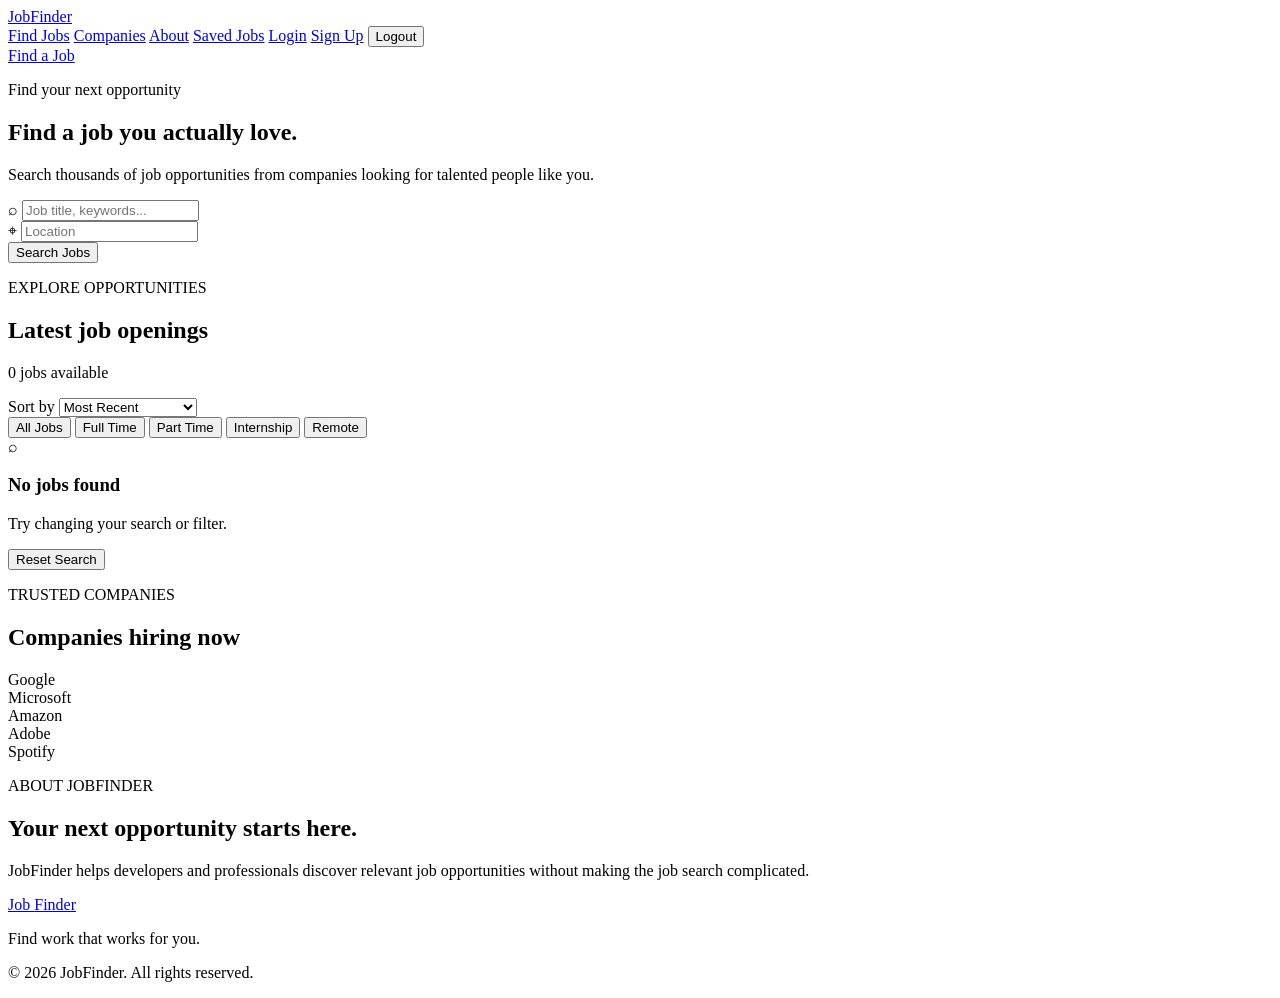
==== index.html @ 234f937f "create basic structure of website" ====
<!DOCTYPE html>
<html lang="en">

<head>
  <meta charset="UTF-8">
  <meta name="viewport" content="width=device-width, initial-scale=1.0">

  <title>JobFinder - Find Your Next Job</title>

  <link rel="stylesheet" href="./css/style.css">
  <link rel="stylesheet" href="./css/responsive.css">
</head>

<body>

  <header class="navbar">

    <div class="container nav-container">

      <a href="index.html" class="logo">
        Job<span>Finder</span>
      </a>


      <nav class="nav-links">

        <a href="index.html" class="active-link">Find Jobs</a>
         <a href="#companies">Companies</a>
        <a href="#about">About</a>

        <a href="saved.html">Saved Jobs</a>

        <span id="userName" class="user-name"></span>

        <a href="login.html" id="loginLink">Login</a>

        <a href="signup.html" id="signupLink">Sign Up</a>
        <button id="logoutBtn" class="logout-btn">Logout</button>

      </nav>


      <a href="#jobs" class="post-job-btn">Find a Job</a>

    </div>

  </header>


  <main>


    <!--hero section-->

    <section class="hero">

      <div class="container hero-content">

        <div class="hero-text">

          <p class="hero-tag"> Find your next opportunity </p>


          <h1>Find a job you
            <span>actually love.</span>
          </h1>


          <p class="hero-description">
            Search thousands of job opportunities from companies
            looking for talented people like you.
          </p>

        </div>


        <div class="search-box">


          <!-- Job Search -->

          <div class="search-field">
            <span class="search-icon">
              ⌕
            </span>

            <input type="text" id="searchInput" placeholder="Job title, keywords...">

          </div>


          <!-- Location Search -->

          <div class="search-field">

            <span class="location-icon">
              ⌖
            </span>
            <input type="text" id="locationInput" placeholder="Location">

          </div>

          <button id="searchBtn" class="search-btn">

            Search Jobs

          </button>

        </div>

      </div>

    </section>


    <section id="jobs" class="jobs-section">

      <div class="container">


        <div class="section-header">

          <div>

            <p class="section-label">
              EXPLORE OPPORTUNITIES
            </p>


            <h2>Latest job openings</h2>


            <p class="job-count">

              <span id="jobCount">0</span>
                jobs available
            </p>

          </div>


          <!-- Sort -->

          <div class="sort-box">

            <label for="sortJobs">
              Sort by
            </label>


            <select id="sortJobs">

              <option value="recent">
                Most Recent
              </option>

              <option value="salary-high">
                Salary: High to Low
              </option>

              <option value="salary-low">
                Salary: Low to High
              </option>

            </select>

          </div>

        </div>


        <div class="filters">

          <button class="filter-btn active" data-filter="all">All Jobs</button>
          <button class="filter-btn" data-filter="full-time">Full Time</button>
          <button class="filter-btn" data-filter="part-time"> Part Time</button>
          <button class="filter-btn" data-filter="internship">Internship</button>
          <button class="filter-btn" data-filter="remote">Remote</button>

        </div>


        <!-- job cards-->

        <div id="jobsContainer" class="jobs-container">

          <!-- Job cards will be created by JavaScript -->

        </div>


        <div id="noJobs" class="no-jobs hidden">

          <div class="no-jobs-icon">
            ⌕
          </div>


          <h3>No jobs found</h3>
          <p>Try changing your search or filter.</p>

          <button id="resetSearch" class="reset-btn">Reset Search</button>

        </div>

      </div>

    </section>


    <section id="companies" class="companies-section">

      <div class="container">

        <p class="section-label"> TRUSTED COMPANIES</p>

        <h2> Companies hiring now </h2>


        <div class="companies-list">

          <div class="company-name">
            Google
          </div>

          <div class="company-name">
            Microsoft
          </div>

          <div class="company-name">
            Amazon
          </div>

          <div class="company-name">
            Adobe
          </div>

          <div class="company-name">
            Spotify
          </div>

        </div>

      </div>

    </section>


    <!--about section-->

    <section id="about" class="about-section">

      <div class="container about-content">


        <div>

          <p class="section-label">
            ABOUT JOBFINDER
          </p>


          <h2>
            Your next opportunity
            starts here.
          </h2>

        </div>


        <p>
          JobFinder helps developers and professionals discover
          relevant job opportunities without making the job search
          complicated.
        </p>

      </div>

    </section>

  </main>


  <!-- footer-->

  <footer class="footer">

    <div class="container footer-content">

      <div>

        <a href="index.html" class="logo"> Job <span>Finder</span> </a>

        <p> Find work that works for you.</p>

      </div>


      <p class="copyright">
        © 2026 JobFinder. All rights reserved.
      </p>

    </div>

  </footer>


  <script src="./js/data.js"></script>
  <script src="./js/app.js"></script>


</body>

</html>
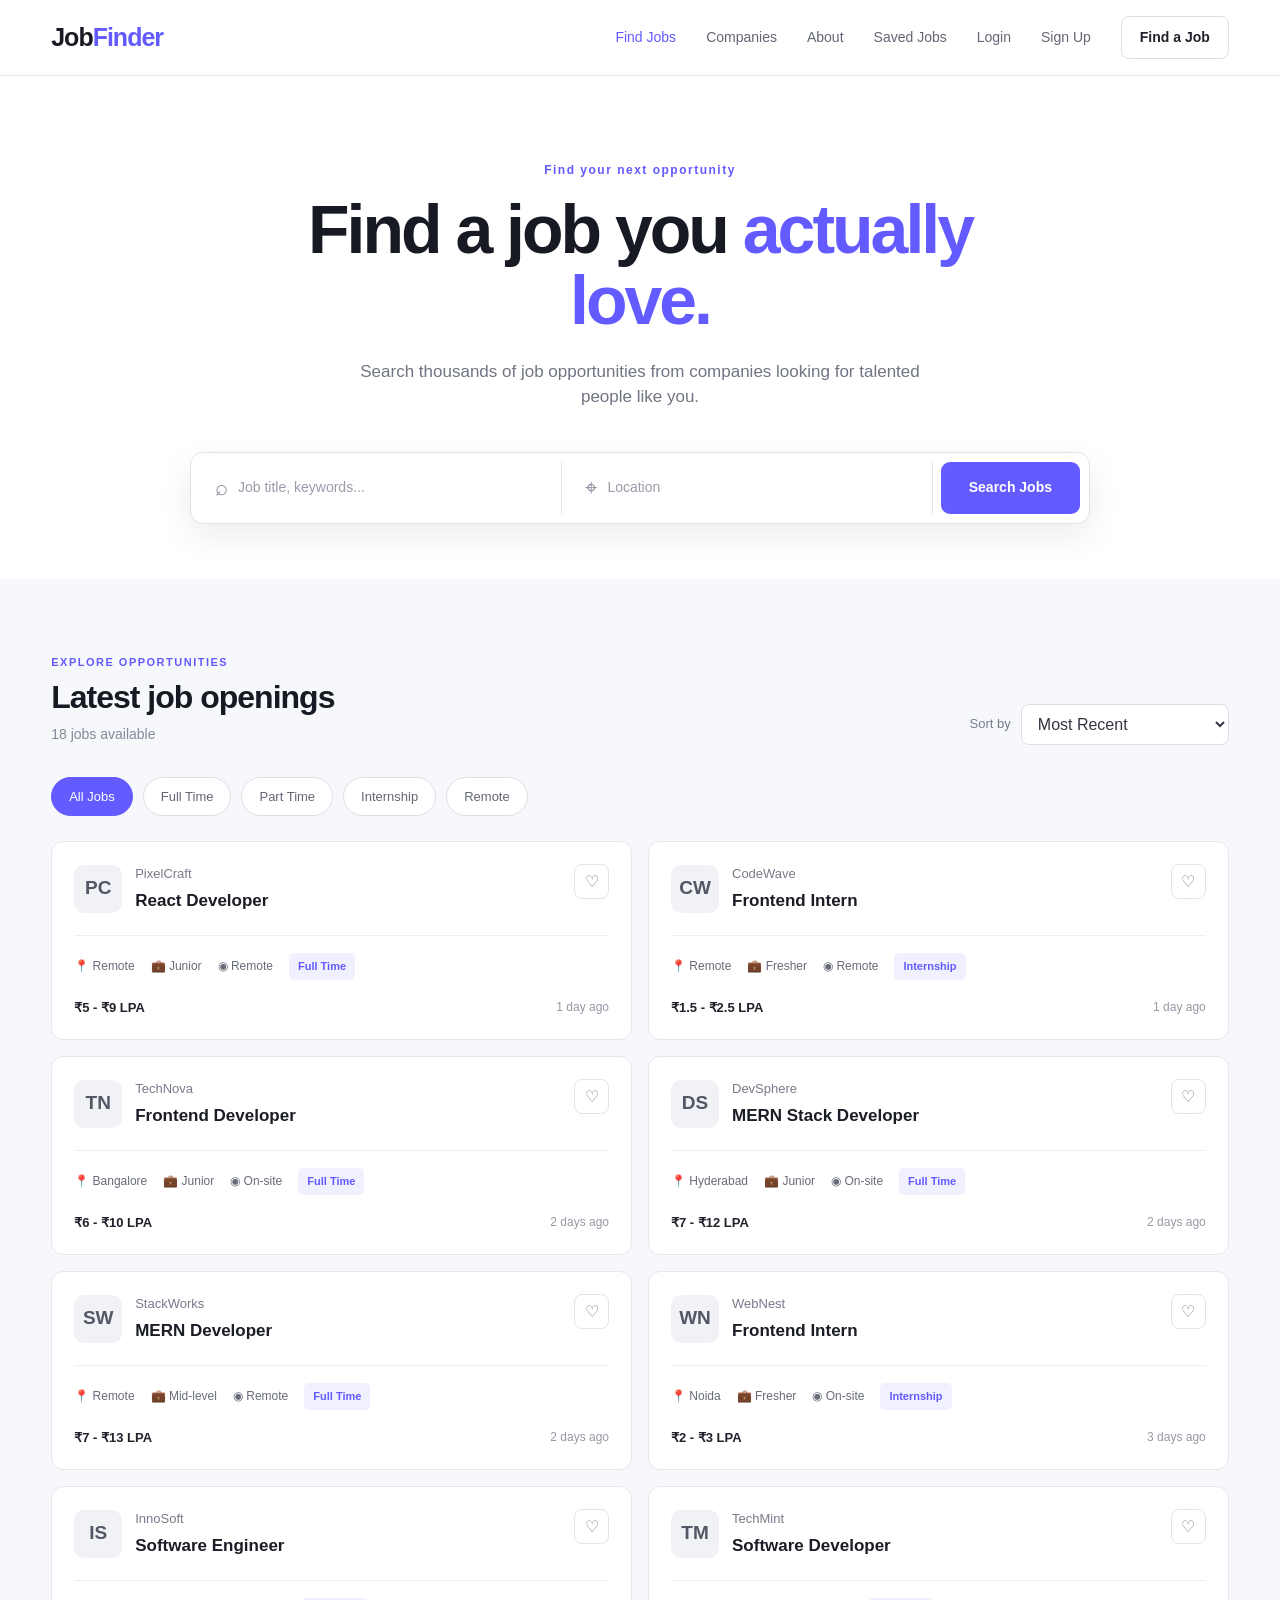
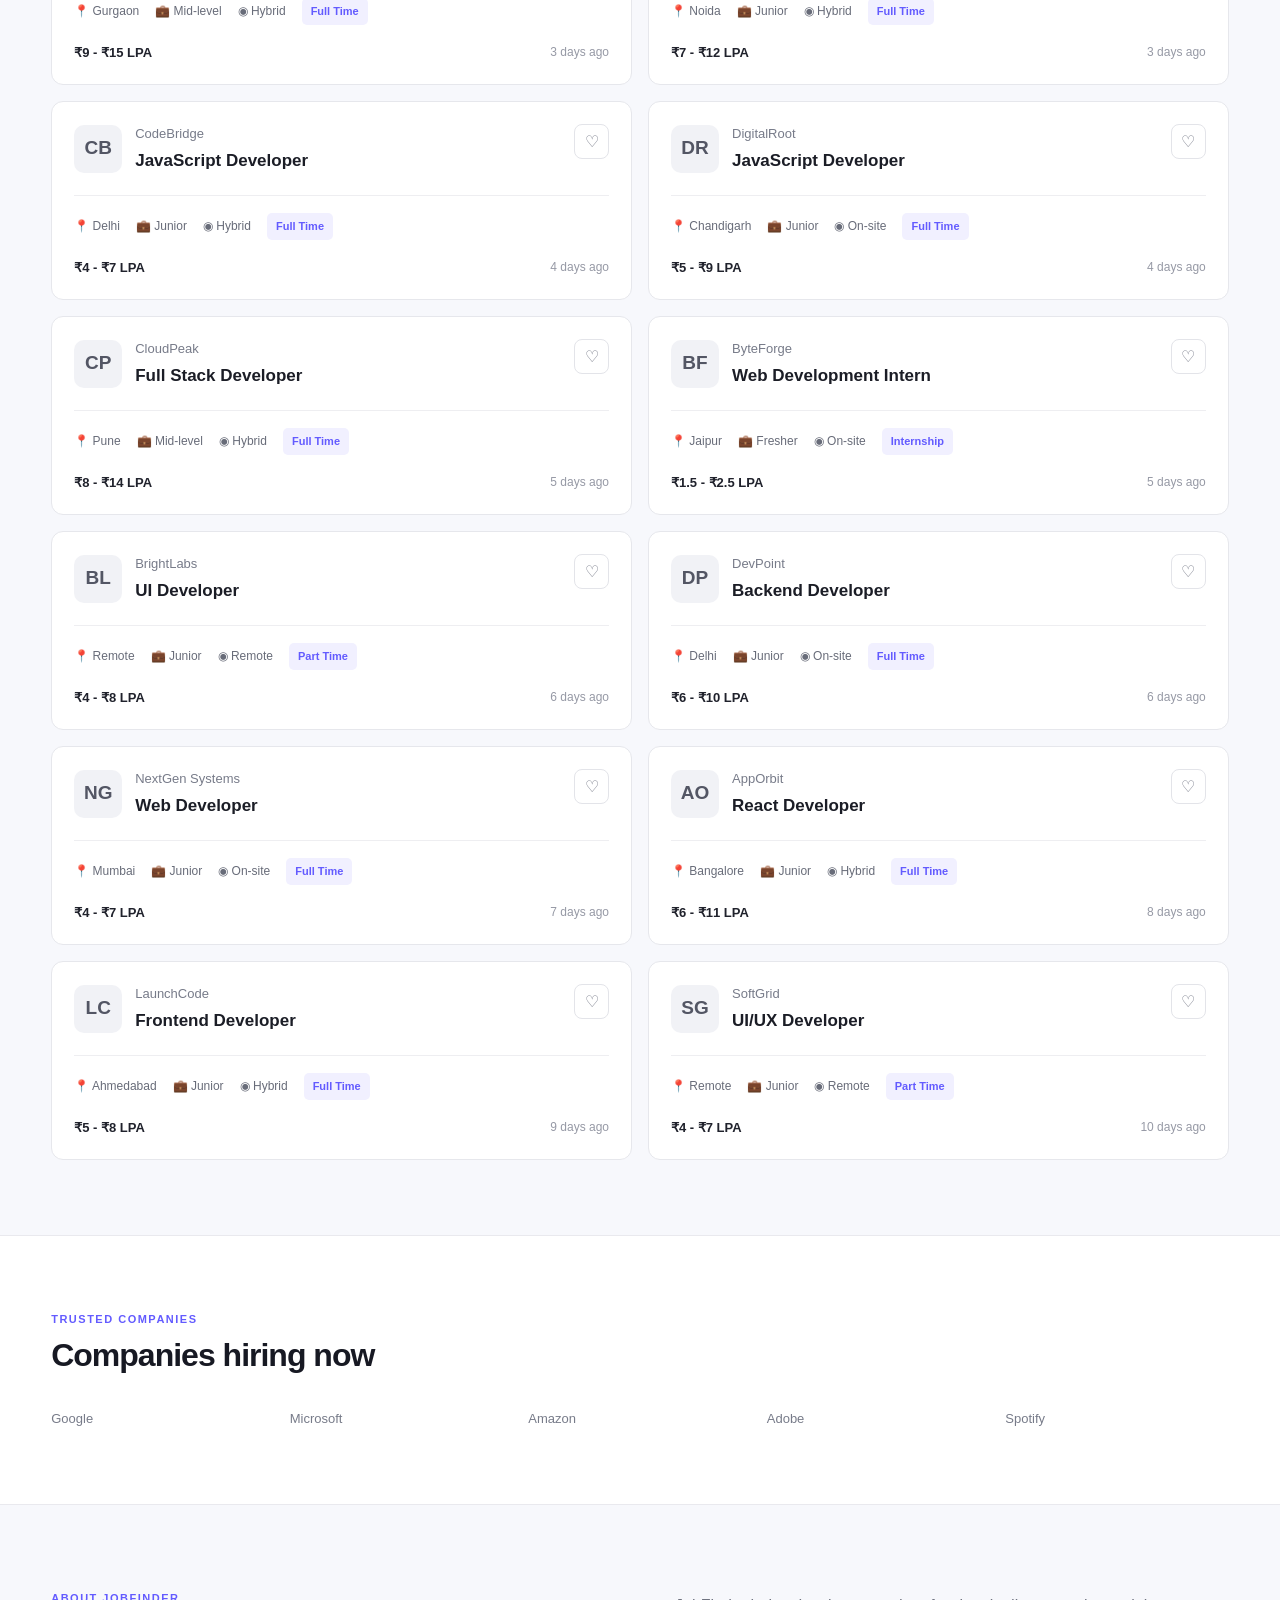
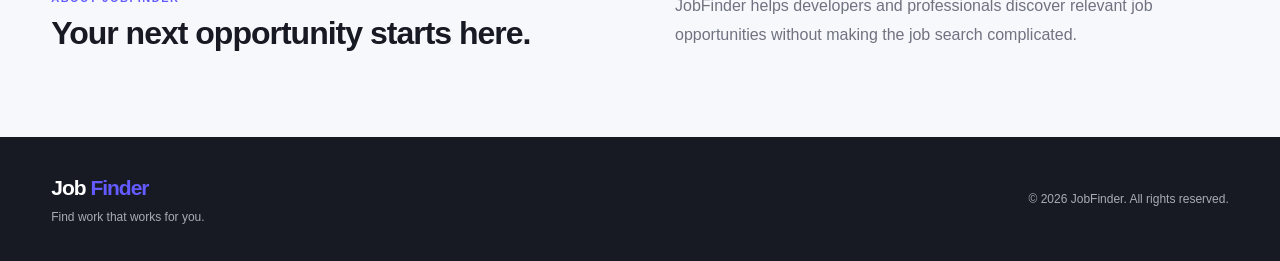
==== commit ba3d97dc: "complete js" ====
--- a/index.html
+++ b/index.html
@@ -25,7 +25,7 @@
       <nav class="nav-links">
 
         <a href="index.html" class="active-link">Find Jobs</a>
-         <a href="#companies">Companies</a>
+        <a href="#companies">Companies</a>
         <a href="#about">About</a>
 
         <a href="saved.html">Saved Jobs</a>
@@ -133,7 +133,7 @@
             <p class="job-count">
 
               <span id="jobCount">0</span>
-                jobs available
+              jobs available
             </p>
 
           </div>
--- a/css/style.css
+++ b/css/style.css
@@ -0,0 +1,698 @@
+
+* {
+    margin: 0;
+    padding: 0;
+    box-sizing: border-box;
+}
+
+html {
+    scroll-behavior: smooth;
+}
+
+body {
+    font-family: Arial, Helvetica, sans-serif;
+    background: #f7f8fc;
+    color: #171923;
+    line-height: 1.5;
+}
+
+a {
+    text-decoration: none;
+    color: inherit;
+}
+
+button,
+input,
+select {
+    font: inherit;
+}
+
+button {
+    cursor: pointer;
+}
+
+.container {
+    width: min(1180px, 92%);
+    margin: 0 auto;
+}
+
+.navbar {
+    height: 76px;
+    background: #ffffff;
+    border-bottom: 1px solid #e8e9ee;
+    display: flex;
+    align-items: center;
+}
+
+.nav-container {
+    display: flex;
+    align-items: center;
+    justify-content: space-between;
+    gap: 30px;
+}
+
+.logo {
+    font-size: 25px;
+    font-weight: 800;
+    letter-spacing: -1px;
+}
+
+.logo span {
+    color: #635bff;
+}
+
+.nav-links {
+    display: flex;
+    align-items: center;
+    gap: 30px;
+    margin-left: auto;
+}
+
+.nav-links a {
+    color: #626675;
+    font-size: 14px;
+    font-weight: 500;
+    transition: color 0.2s ease;
+}
+
+.nav-links a:hover,
+.nav-links a.active {
+    color: #635bff;
+}
+
+.post-job-btn {
+    border: 1px solid #dedfe6;
+    background: #ffffff;
+    color: #20222c;
+    padding: 10px 18px;
+    border-radius: 8px;
+    font-size: 14px;
+    font-weight: 600;
+    transition: 0.2s ease;
+}
+
+.post-job-btn:hover {
+    border-color: #635bff;
+    color: #635bff;
+}
+
+.hero {
+    background: #ffffff;
+    padding: 85px 0 55px;
+}
+
+.hero-content {
+    display: flex;
+    flex-direction: column;
+    align-items: center;
+    text-align: center;
+}
+.hero-text {
+    max-width: 720px;
+}
+
+.hero-tag {
+    color: #635bff;
+    font-size: 12px;
+    font-weight: 700;
+    letter-spacing: 1.5px;
+    margin-bottom: 15px;
+}
+
+.hero h1 {
+    font-size: clamp(42px, 6vw, 68px);
+    line-height: 1.05;
+    letter-spacing: -3px;
+    font-weight: 800;
+}
+
+.hero h1 span {
+    color: #635bff;
+}
+
+.hero-description {
+    max-width: 590px;
+    margin: 22px auto 0;
+    color: #707483;
+    font-size: 17px;
+}
+
+.search-box {
+    width: 100%;
+    max-width: 900px;
+    margin-top: 42px;
+    padding: 9px;
+    background: #ffffff;
+    border: 1px solid #e2e3e9;
+    border-radius: 13px;
+    box-shadow: 0 12px 35px rgba(28, 31, 48, 0.08);
+
+    display: flex;
+    align-items: center;
+    gap: 8px;
+}
+
+.search-field {
+    flex: 1;
+    height: 52px;
+    display: flex;
+    align-items: center;
+    gap: 10px;
+    padding: 0 15px;
+    border-right: 1px solid #e5e6eb;
+}
+
+.search-field span {
+    color: #858998;
+    font-size: 22px;
+}
+
+.search-field input {
+    width: 100%;
+    border: none;
+    outline: none;
+    background: transparent;
+    color: #20222c;
+    font-size: 14px;
+}
+
+.search-field input::placeholder {
+    color: #999da9;
+}
+
+.search-btn {
+    height: 52px;
+    padding: 0 28px;
+    border: none;
+    border-radius: 9px;
+    background: #635bff;
+    color: #ffffff;
+    font-size: 14px;
+    font-weight: 600;
+    transition: 0.2s ease;
+}
+
+.search-btn:hover {
+    background: #5148e8;
+    transform: translateY(-1px);
+}
+
+.jobs-section {
+    padding: 75px 0;
+}
+
+.section-header {
+    display: flex;
+    align-items: flex-end;
+    justify-content: space-between;
+    gap: 30px;
+}
+
+.section-label {
+    color: #635bff;
+    font-size: 11px;
+    font-weight: 700;
+    letter-spacing: 1.5px;
+    margin-bottom: 8px;
+}
+
+.section-header h2,
+.companies-section h2,
+.about-section h2 {
+    font-size: 32px;
+    line-height: 1.2;
+    letter-spacing: -1px;
+}
+
+.job-count {
+    color: #858998;
+    font-size: 14px;
+    margin-top: 7px;
+}
+
+
+.sort-box {
+    display: flex;
+    align-items: center;
+    gap: 10px;
+}
+
+.sort-box label {
+    color: #777b89;
+    font-size: 13px;
+}
+
+.sort-box select {
+    padding: 10px 35px 10px 12px;
+    border: 1px solid #dedfe6;
+    border-radius: 8px;
+    background: #ffffff;
+    color: #343743;
+    outline: none;
+}
+
+
+.filters {
+    display: flex;
+    align-items: center;
+    gap: 10px;
+    margin: 32px 0 25px;
+    flex-wrap: wrap;
+}
+
+.filter-btn {
+    padding: 9px 17px;
+    border: 1px solid #dedfe6;
+    border-radius: 20px;
+    background: #ffffff;
+    color: #626675;
+    font-size: 13px;
+    transition: 0.2s ease;
+}
+
+.filter-btn:hover {
+    border-color: #635bff;
+    color: #635bff;
+}
+
+.filter-btn.active {
+    background: #635bff;
+    border-color: #635bff;
+    color: #ffffff;
+}
+
+
+/* job cards */
+
+.jobs-container {
+    display: grid;
+    grid-template-columns: repeat(2, 1fr);
+    gap: 16px;
+}
+
+.job-card {
+    background: #ffffff;
+    border: 1px solid #e6e7ec;
+    border-radius: 12px;
+    padding: 22px;
+    transition:
+        transform 0.2s ease,
+        box-shadow 0.2s ease,
+        border-color 0.2s ease;
+}
+
+.job-card:hover {
+    transform: translateY(-3px);
+    border-color: #d7d5ff;
+    box-shadow: 0 12px 30px rgba(31, 34, 53, 0.08);
+}
+
+.job-card-top {
+    display: flex;
+    align-items: flex-start;
+    justify-content: space-between;
+    gap: 15px;
+}
+
+.company-info {
+    display: flex;
+    align-items: center;
+    gap: 13px;
+}
+
+.company-logo {
+    width: 48px;
+    height: 48px;
+    border-radius: 10px;
+    background: #f1f2f6;
+    display: flex;
+    align-items: center;
+    justify-content: center;
+    font-size: 19px;
+    font-weight: 700;
+    color: #535664;
+}
+
+.company-name {
+    color: #777b89;
+    font-size: 13px;
+}
+
+.job-title {
+    margin-top: 4px;
+    font-size: 17px;
+    font-weight: 700;
+    color: #1b1d26;
+}
+
+.save-job {
+    width: 35px;
+    height: 35px;
+    border: 1px solid #e3e4e9;
+    border-radius: 8px;
+    background: #ffffff;
+    color: #737785;
+    transition: 0.2s ease;
+}
+
+.save-job:hover {
+    border-color: #635bff;
+    color: #635bff;
+}
+
+.save-job.saved {
+    background: #f0efff;
+    color: #635bff;
+    border-color: #d9d6ff;
+}
+
+.job-details {
+    display: flex;
+    align-items: center;
+    gap: 16px;
+    flex-wrap: wrap;
+    margin-top: 22px;
+    padding-top: 17px;
+    border-top: 1px solid #eeeeF1;
+}
+
+.job-detail {
+    color: #686c79;
+    font-size: 12px;
+}
+
+.job-footer {
+    display: flex;
+    align-items: center;
+    justify-content: space-between;
+    gap: 15px;
+    margin-top: 18px;
+}
+
+.salary {
+    color: #20222c;
+    font-size: 13px;
+    font-weight: 700;
+}
+
+.posted-time {
+    color: #9699a5;
+    font-size: 12px;
+}
+
+.job-type {
+    display: inline-block;
+    padding: 5px 9px;
+    border-radius: 5px;
+    background: #f1f0ff;
+    color: #635bff;
+    font-size: 11px;
+    font-weight: 600;
+}
+
+
+.no-jobs {
+    padding: 70px 20px;
+    text-align: center;
+}
+
+.no-jobs-icon {
+    width: 55px;
+    height: 55px;
+    margin: 0 auto 15px;
+    border-radius: 50%;
+    background: #ececf2;
+    color: #777b89;
+    display: flex;
+    align-items: center;
+    justify-content: center;
+    font-size: 25px;
+}
+
+.no-jobs h3 {
+    font-size: 20px;
+    margin-bottom: 6px;
+}
+
+.no-jobs p {
+    color: #777b89;
+    font-size: 14px;
+}
+
+.reset-btn {
+    margin-top: 18px;
+    border: none;
+    border-radius: 8px;
+    padding: 10px 18px;
+    background: #635bff;
+    color: #ffffff;
+    font-size: 13px;
+}
+
+.hidden {
+    display: none;
+}
+
+
+
+.companies-section {
+    padding: 75px 0;
+    background: #ffffff;
+    border-top: 1px solid #e9e9ee;
+    border-bottom: 1px solid #e9e9ee;
+}
+
+.companies-list {
+    display: grid;
+    grid-template-columns: repeat(5, 1fr);
+    gap: 15px;
+    margin-top: 35px;
+}
+
+.job-company-name {
+    min-height: 75px;
+    border: 1px solid #e7e8ed;
+    border-radius: 10px;
+    display: flex;
+    align-items: center;
+    justify-content: center;
+    color: #50535f;
+    font-size: 15px;
+    font-weight: 700;
+    background: #fafafd;
+    transition: 0.2s ease;
+}
+
+.company-name:hover {
+    transform: translateY(-2px);
+    border-color: #d9d6ff;
+}
+
+
+
+.about-section {
+    padding: 85px 0;
+    background: #f7f8fc;
+}
+
+.about-content {
+    display: grid;
+    grid-template-columns: 1fr 1fr;
+    gap: 70px;
+    align-items: center;
+}
+
+.about-content > p {
+    color: #6f7380;
+    font-size: 16px;
+    line-height: 1.8;
+}
+
+
+.footer {
+    padding: 35px 0;
+    background: #171923;
+    color: #ffffff;
+}
+
+.footer-content {
+    display: flex;
+    align-items: center;
+    justify-content: space-between;
+    gap: 25px;
+}
+
+.footer .logo {
+    font-size: 21px;
+}
+
+.footer p {
+    color: #a9acb7;
+    font-size: 12px;
+    margin-top: 4px;
+}
+.footer-bottom{
+    display: flex;
+    align-items: center;
+    justify-content: center;
+}
+
+.copyright {
+    margin-top: 0 !important;
+}
+
+
+.saved-hero {
+    background: #ffffff;
+    padding: 70px 0 60px;
+    text-align: center;
+    border-bottom: 1px solid #eeeeee;
+}
+
+.saved-hero h1 {
+    font-size: 48px;
+    line-height: 1.15;
+    margin: 12px 0 18px;
+    color: #202124;
+}
+
+.saved-hero h1 span {
+    color: #635bff;
+}
+
+.saved-hero p:not(.section-tag) {
+    max-width: 600px;
+    margin: 0 auto;
+    color: #777b89;
+    line-height: 1.7;
+}
+
+
+/* Active Navbar Link */
+
+.active-link {
+    color: #635bff !important;
+    font-weight: 600;
+}
+
+
+/* Saved Jobs Section */
+
+.saved-jobs-section {
+    min-height: 500px;
+}
+
+.saved-jobs-section .section-description {
+    color: #777b89;
+    margin-top: 8px;
+}
+
+.saved-jobs-section .section-description span {
+    color: #635bff;
+    font-weight: 700;
+}
+
+
+/* Browse Jobs Button */
+
+.browse-jobs-btn {
+    display: inline-flex;
+    align-items: center;
+    justify-content: center;
+
+    padding: 11px 20px;
+
+    background: #635bff;
+    color: #ffffff;
+
+    border-radius: 8px;
+
+    font-size: 14px;
+    font-weight: 600;
+
+    text-decoration: none;
+
+    transition: 0.2s ease;
+}
+
+.browse-jobs-btn:hover {
+    background: #5148e5;
+    transform: translateY(-1px);
+}
+
+
+/* Empty Saved Jobs */
+
+.no-jobs-icon {
+    width: 60px;
+    height: 60px;
+
+    margin: 0 auto 18px;
+
+    display: flex;
+    align-items: center;
+    justify-content: center;
+
+    border-radius: 50%;
+
+    background: #f0efff;
+    color: #635bff;
+
+    font-size: 30px;
+}
+
+.no-jobs h3 {
+    margin-bottom: 10px;
+}
+
+.no-jobs p {
+    max-width: 450px;
+    margin: 0 auto 22px;
+
+    color: #777b89;
+    line-height: 1.6;
+}
+
+.reset-btn {
+    display: inline-block;
+
+    padding: 11px 20px;
+
+    background: #635bff;
+    color: white;
+
+    border-radius: 8px;
+
+    text-decoration: none;
+
+    font-size: 14px;
+    font-weight: 600;
+
+    transition: 0.2s ease;
+}
+
+.reset-btn:hover {
+    background: #5148e5;
+}
+
+
+.user-name {
+    font-size: 14px;
+    font-weight: 600;
+    color: #555;
+}
+
+.logout-btn {
+    display: none;
+    padding: 8px 14px;
+    border: 1px solid #ddd;
+    border-radius: 7px;
+    background: transparent;
+    color: #333;
+    cursor: pointer;
+    font-size: 14px;
+}
+
+.logout-btn:hover {
+    background: #f5f5f5;
+}
--- a/css/responsive.css
+++ b/css/responsive.css
@@ -0,0 +1,275 @@
+/*tablets*/
+
+@media (max-width: 900px) {
+    .nav-links {
+        gap: 18px;
+    }
+    .post-job-btn {
+        display: none;
+    }
+    .hero {
+        padding: 65px 0 45px;
+    }
+    .hero h1 {
+        font-size: 52px;
+    }
+    .search-box {
+        max-width: 760px;
+    }
+    .jobs-container {
+        grid-template-columns: 1fr;
+    }
+    .companies-list {
+        grid-template-columns: repeat(3, 1fr);
+    }
+    .about-content {
+        gap: 40px;
+    }
+}
+
+
+@media (max-width: 650px) {
+
+    .container {
+        width: 90%;
+    }
+    
+    .navbar {
+        height: auto;
+        padding: 18px 0;
+    }
+    .nav-container {
+        flex-wrap: wrap;
+    }
+
+    .logo {
+        font-size: 22px;
+    }
+    .nav-links {
+        order: 3;
+        width: 100%;
+        justify-content: space-between;
+        gap: 10px;
+        margin-left: 0;
+        padding-top: 12px;
+        border-top: 1px solid #eeeeF2;
+    }
+    .nav-links a {
+        font-size: 12px;
+    }
+
+
+    .hero {
+        padding: 55px 0 35px;
+    }
+
+    .hero h1 {
+        font-size: 42px;
+        letter-spacing: -2px;
+    }
+
+    .hero-description {
+        font-size: 14px;
+        margin-top: 18px;
+    }
+
+    .hero-tag {
+        font-size: 10px;
+    }
+
+
+    .search-box {
+        flex-direction: column;
+        padding: 10px;
+        gap: 8px;
+        margin-top: 30px;
+    }
+
+    .search-field {
+        width: 100%;
+        height: 48px;
+        border-right: none;
+        border-bottom: 1px solid #e8e9ee;
+    }
+
+    .search-btn {
+        width: 100%;
+        height: 48px;
+    }
+
+    .jobs-section {
+        padding: 55px 0;
+    }
+
+    .section-header {
+        align-items: flex-start;
+        flex-direction: column;
+        gap: 20px;
+    }
+
+    .section-header h2,
+    .companies-section h2,
+    .about-section h2 {
+        font-size: 27px;
+    }
+
+    .sort-box {
+        width: 100%;
+        justify-content: space-between;
+    }
+
+    .sort-box select {
+        flex: 1;
+        max-width: 200px;
+    }
+
+
+    /* Filters */
+
+    .filters {
+        margin-top: 25px;
+        gap: 8px;
+    }
+
+    .filter-btn {
+        padding: 8px 13px;
+        font-size: 12px;
+    }
+
+
+    /* Job Cards */
+
+    .job-card {
+        padding: 18px;
+    }
+
+    .job-card-top {
+        gap: 10px;
+    }
+
+    .company-logo {
+        width: 42px;
+        height: 42px;
+        font-size: 16px;
+    }
+
+    .job-title {
+        font-size: 15px;
+    }
+
+    .job-details {
+        gap: 10px;
+        margin-top: 18px;
+    }
+
+    .job-footer {
+        align-items: flex-start;
+        flex-direction: column;
+    }
+
+    .companies-section {
+        padding: 55px 0;
+    }
+
+    .companies-list {
+        grid-template-columns: repeat(2, 1fr);
+        gap: 10px;
+        margin-top: 25px;
+    }
+
+    .company-name {
+        min-height: 65px;
+        font-size: 13px;
+    }
+
+
+    .about-section {
+        padding: 60px 0;
+    }
+
+    .about-content {
+        grid-template-columns: 1fr;
+        gap: 25px;
+    }
+
+    .about-content > p {
+        font-size: 14px;
+    }
+
+
+    .footer {
+        padding: 30px 0;
+    }
+
+    .footer-content {
+        align-items: flex-start;
+        flex-direction: column;
+        gap: 20px;
+    }
+
+    .copyright {
+        margin-top: 0 !important;
+    }
+}
+
+
+/* small mobiles */
+
+@media (max-width: 400px) {
+
+    .hero h1 {
+        font-size: 36px;
+    }
+
+    .nav-links {
+        gap: 7px;
+    }
+
+    .nav-links a {
+        font-size: 11px;
+    }
+
+    .filter-btn {
+        padding: 7px 11px;
+    }
+
+    .companies-list {
+        grid-template-columns: 1fr 1fr;
+    }
+}
+
+/* SAVED JOBS RESPONSIVE */
+
+@media (max-width: 650px) {
+
+    .saved-hero {
+        padding: 50px 0 45px;
+    }
+
+    .saved-hero h1 {
+        font-size: 36px;
+    }
+
+    .saved-hero p:not(.section-tag) {
+        font-size: 14px;
+    }
+
+    .saved-jobs-section .section-header {
+        gap: 20px;
+    }
+
+    .browse-jobs-btn {
+        width: 100%;
+    }
+}
+
+
+@media (max-width: 400px) {
+
+    .saved-hero h1 {
+        font-size: 30px;
+    }
+    .saved-hero {
+        padding: 40px 0;
+    }
+}
